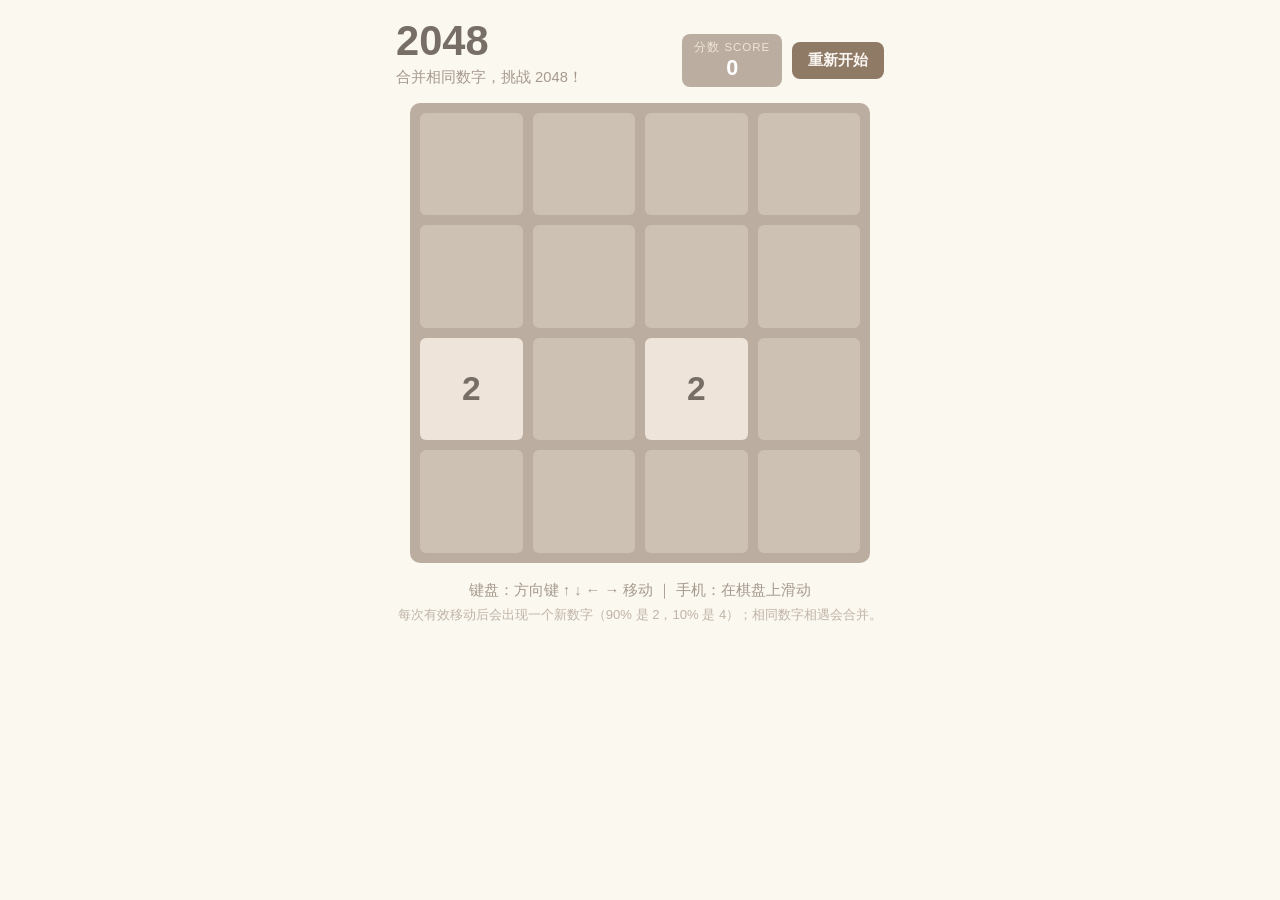
==== game2048/index.html @ fb36f37e "2048小游戏第一阶段" ====
<!DOCTYPE html>
<html lang="zh-CN">
<head>
<meta charset="UTF-8">
<meta name="viewport" content="width=device-width, initial-scale=1.0">
<title>2048 · 数字合并游戏</title>
<meta name="description" content="标准 4×4 2048 游戏，纯 HTML + CSS + JavaScript 单文件实现，支持键盘方向键与触屏滑动。">
<style>
  /* ============ 基础 ============ */
  * { box-sizing: border-box; }
  html, body { margin: 0; padding: 0; }
  body {
    font-family: -apple-system, BlinkMacSystemFont, "Segoe UI", "PingFang SC",
      "Hiragino Sans GB", "Microsoft YaHei", "Helvetica Neue", Arial, sans-serif;
    background: #faf8ef;
    color: #776e65;
    min-height: 100vh;
  }
  button { font-family: inherit; }

  .page {
    max-width: 520px;
    margin: 0 auto;
    padding: 20px 16px 32px;
  }

  /* ============ 顶部标题区 ============ */
  .top {
    display: flex;
    align-items: flex-end;
    justify-content: space-between;
    flex-wrap: wrap;
    gap: 12px;
    margin-bottom: 16px;
  }
  .title {
    margin: 0;
    font-size: 2.6rem;
    line-height: 1;
    font-weight: 800;
    color: #776e65;
  }
  .subtitle { margin: 6px 0 0; font-size: 0.92rem; color: #a69a8f; }

  .hud { display: flex; align-items: center; gap: 10px; }
  .score-box {
    min-width: 76px;
    text-align: center;
    background: #bbada0;
    border-radius: 8px;
    padding: 6px 12px;
    color: #eee4da;
  }
  .score-label { display: block; font-size: 0.72rem; letter-spacing: 0.08em; }
  .score-value { display: block; font-size: 1.35rem; font-weight: 700; color: #fff; line-height: 1.2; }

  .btn {
    border: none;
    border-radius: 8px;
    cursor: pointer;
    font-size: 0.95rem;
    font-weight: 700;
    padding: 8px 16px;
    color: #f9f6f2;
    background: #8f7a66;
    transition: background-color 0.15s ease, transform 0.15s ease;
  }
  .btn:hover { background: #9f8b77; transform: translateY(-1px); }
  .btn:active { transform: translateY(0); }
  .btn-ghost { background: #bbada0; }
  .btn-ghost:hover { background: #c8b9ab; }

  /* ============ 棋盘 ============ */
  .board-wrap { position: relative; }
  .board {
    display: grid;
    grid-template-columns: repeat(4, 1fr);
    gap: 10px;
    width: min(100%, 460px);
    margin: 0 auto;
    padding: 10px;
    background: #bbada0;
    border-radius: 10px;
    touch-action: none;   /* 避免触屏滑动与页面滚动冲突 */
    -webkit-user-select: none;
    user-select: none;
  }
  .cell {
    aspect-ratio: 1 / 1;
    display: flex;
    align-items: center;
    justify-content: center;
    border-radius: 6px;
    font-weight: 800;
    font-size: clamp(1.4rem, 7vw, 2.1rem);
    line-height: 1;
    background: #cdc1b4;
    color: #cdc1b4;
  }
  .cell.cell-lg { font-size: clamp(1rem, 5vw, 1.5rem); }

  /* ============ 状态遮罩 ============ */
  .overlay {
    position: absolute;
    inset: 0;
    z-index: 10;
    display: flex;
    align-items: center;
    justify-content: center;
    background: rgba(238, 228, 218, 0.72);
    border-radius: 10px;
    text-align: center;
  }
  .overlay[hidden] { display: none; }
  .overlay-box { padding: 12px; }
  .overlay-title { margin: 0 0 6px; font-size: 2rem; font-weight: 800; color: #776e65; }
  .overlay-text { margin: 0 0 18px; font-size: 1rem; color: #8a7d70; }
  .overlay-actions { display: flex; gap: 10px; justify-content: center; flex-wrap: wrap; }
  .overlay-actions button[hidden] { display: none; }

  /* ============ 提示 ============ */
  .hint { margin: 18px 0 0; text-align: center; font-size: 0.92rem; color: #a69a8f; }
  .hint-rule { margin: 6px 0 0; text-align: center; font-size: 0.82rem; color: #c0b4a8; }

  /* ============ 小屏适配 ============ */
  @media (max-width: 420px) {
    .page { padding: 14px 12px 24px; }
    .title { font-size: 2.1rem; }
    .board { gap: 8px; padding: 8px; border-radius: 8px; }
    .cell { border-radius: 4px; }
  }
</style>
</head>
<body>
<div class="page">

  <header class="top">
    <div>
      <h1 class="title">2048</h1>
      <p class="subtitle">合并相同数字，挑战 2048！</p>
    </div>
    <div class="hud">
      <div class="score-box" aria-label="当前分数">
        <span class="score-label">分数 SCORE</span>
        <span class="score-value" id="score">0</span>
      </div>
      <button class="btn" id="restart" type="button">重新开始</button>
    </div>
  </header>

  <div class="board-wrap">
    <div class="board" id="board" aria-label="2048 游戏棋盘"></div>
    <div class="overlay" id="overlay" hidden>
      <div class="overlay-box">
        <h2 class="overlay-title" id="overlay-title">游戏结束</h2>
        <p class="overlay-text" id="overlay-text"></p>
        <div class="overlay-actions">
          <button class="btn btn-ghost" id="btn-continue" type="button" hidden>继续挑战</button>
          <button class="btn" id="btn-restart-overlay" type="button">再来一局</button>
        </div>
      </div>
    </div>
  </div>

  <p class="hint">键盘：方向键 ↑ ↓ ← → 移动 ｜ 手机：在棋盘上滑动</p>
  <p class="hint-rule">每次有效移动后会出现一个新数字（90% 是 2，10% 是 4）；相同数字相遇会合并。</p>

</div>

<script>
(function () {
  'use strict';

  /* ============ 1. 常量与 DOM 引用 ============ */
  var SIZE = 4;
  var TARGET = 2048;
  var SWIPE_THRESHOLD = 24;

  var boardEl = document.getElementById('board');
  var scoreEl = document.getElementById('score');
  var overlayEl = document.getElementById('overlay');
  var overlayTitleEl = document.getElementById('overlay-title');
  var overlayTextEl = document.getElementById('overlay-text');
  var btnContinue = document.getElementById('btn-continue');
  var btnRestartTop = document.getElementById('restart');
  var btnRestartOverlay = document.getElementById('btn-restart-overlay');

  /* 经典 2048 方块配色：value -> {背景色, 文字色} */
  var TILE_COLORS = {
    0:    { bg: '#cdc1b4', fg: '#cdc1b4' },
    2:    { bg: '#eee4da', fg: '#776e65' },
    4:    { bg: '#ede0c8', fg: '#776e65' },
    8:    { bg: '#f2b179', fg: '#f9f6f2' },
    16:   { bg: '#f59563', fg: '#f9f6f2' },
    32:   { bg: '#f67c5f', fg: '#f9f6f2' },
    64:   { bg: '#f65e3b', fg: '#f9f6f2' },
    128:  { bg: '#edcf72', fg: '#f9f6f2' },
    256:  { bg: '#edcc61', fg: '#f9f6f2' },
    512:  { bg: '#edc850', fg: '#f9f6f2' },
    1024: { bg: '#edc53f', fg: '#f9f6f2' },
    2048: { bg: '#edc22e', fg: '#f9f6f2' }
  };
  function tileStyle(v) {
    return TILE_COLORS.hasOwnProperty(v) ? TILE_COLORS[v] : { bg: '#3c3a32', fg: '#f9f6f2' };
  }

  /* ============ 2. 游戏状态（唯一数据源，与 DOM 分离） ============ */
  var state = {
    grid: null,     // 4×4 二维数组，0 表示空格
    score: 0,
    status: 'playing' // 'playing' | 'won' | 'over'
  };
  var wonShown = false; // 2048 胜利提示只弹一次

  function emptyGrid() {
    var g = [];
    for (var r = 0; r < SIZE; r++) {
      var row = [];
      for (var c = 0; c < SIZE; c++) row.push(0);
      g.push(row);
    }
    return g;
  }

  /* ============ 3. 纯逻辑：单行滑动 + 合并 ============ */
  /**
   * 处理“朝索引 0 方向”的一行（长度为 4 的数组）。
   * 规则：先去零压缩 → 从左到右相邻相等合并一次（合并后跳过被合并格，禁止连锁）→ 末尾补零。
   * 返回 { line, gained, changed }。
   */
  function slideLine(line) {
    var tiles = [];
    for (var i = 0; i < line.length; i++) {
      if (line[i] !== 0) tiles.push(line[i]);
    }
    var out = [];
    var gained = 0;
    for (var j = 0; j < tiles.length; j++) {
      var cur = tiles[j];
      if (j + 1 < tiles.length && tiles[j + 1] === cur) {
        out.push(cur * 2);   // 合并到左侧
        gained += cur * 2;   // 分数 = 合并产生的值
        j++;                 // 跳过已合并的下一格（防止连锁合并）
      } else {
        out.push(cur);
      }
    }
    while (out.length < SIZE) out.push(0); // 末尾补零

    var changed = false;
    for (var k = 0; k < SIZE; k++) {
      if (out[k] !== line[k]) { changed = true; break; }
    }
    return { line: out, gained: gained, changed: changed };
  }

  /* ============ 4. 四个方向的抽取与写回 ============ */
  /* getLine：按方向取第 i 条“线”，统一整理成朝索引 0 滑动 */
  function getLine(dir, i) {
    var line = [];
    for (var k = 0; k < SIZE; k++) {
      if (dir === 'left')      line.push(state.grid[i][k]);          // 行：左→右
      else if (dir === 'right') line.push(state.grid[i][SIZE - 1 - k]); // 行反转：右→左
      else if (dir === 'up')   line.push(state.grid[k][i]);          // 列：上→下
      else if (dir === 'down') line.push(state.grid[SIZE - 1 - k][i]);  // 列反转：下→上
    }
    return line;
  }
  /* setLine：把滑动结果写回（与 getLine 的方向成镜像） */
  function setLine(dir, i, line) {
    for (var k = 0; k < SIZE; k++) {
      var val = line[k];
      if (dir === 'left')       state.grid[i][k] = val;
      else if (dir === 'right') state.grid[i][SIZE - 1 - k] = val;
      else if (dir === 'up')    state.grid[k][i] = val;
      else if (dir === 'down')  state.grid[SIZE - 1 - k][i] = val;
    }
  }

  /* ============ 5. 生成 / 胜利 / 结束判定 ============ */
  function spawnTile() {
    var empty = [];
    for (var r = 0; r < SIZE; r++) {
      for (var c = 0; c < SIZE; c++) {
        if (state.grid[r][c] === 0) empty.push([r, c]);
      }
    }
    if (empty.length === 0) return false;
    var pick = empty[Math.floor(Math.random() * empty.length)];
    state.grid[pick[0]][pick[1]] = Math.random() < 0.9 ? 2 : 4;
    return true;
  }

  function hasWon() {
    for (var r = 0; r < SIZE; r++) {
      for (var c = 0; c < SIZE; c++) {
        if (state.grid[r][c] >= TARGET) return true;
      }
    }
    return false;
  }

  function isGameOver() {
    for (var r = 0; r < SIZE; r++) {
      for (var c = 0; c < SIZE; c++) {
        if (state.grid[r][c] === 0) return false;          // 还有空格 → 未结束
        if (c + 1 < SIZE && state.grid[r][c] === state.grid[r][c + 1]) return false; // 行相邻可合并
        if (r + 1 < SIZE && state.grid[r][c] === state.grid[r + 1][c]) return false; // 列相邻可合并
      }
    }
    return true;
  }

  /* ============ 6. 移动 ============ */
  /**
   * 执行一次方向移动。只有“真的发生变化”才生成新数字、加分、更新状态。
   * 返回是否发生了有效移动。
   */
  function move(dir) {
    if (state.status !== 'playing') return false; // 结束/胜利弹窗期间不响应输入

    var moved = false;
    var gained = 0;
    for (var i = 0; i < SIZE; i++) {
      var res = slideLine(getLine(dir, i));
      if (res.changed) {
        moved = true;
        gained += res.gained;
        setLine(dir, i, res.line);
      }
    }

    if (!moved) return false; // 无效移动：不生成新数字

    state.score += gained;
    spawnTile();

    if (!wonShown && hasWon()) {
      wonShown = true;
      state.status = 'won';
    } else if (isGameOver()) {
      state.status = 'over';
    }
    render();
    return true;
  }

  /* ============ 7. 重开 / 继续 ============ */
  function newGame() {
    state.grid = emptyGrid();
    state.score = 0;
    state.status = 'playing';
    wonShown = false;
    spawnTile();
    spawnTile();
    render();
  }

  function continueGame() {
    state.status = 'playing';
    if (isGameOver()) state.status = 'over'; // 极少数：达成 2048 的同时已无可走
    render();
  }

  /* ============ 8. 渲染（只读 state，不反向读取 DOM） ============ */
  function render() {
    // 棋盘 16 格（行主序）
    boardEl.innerHTML = '';
    for (var r = 0; r < SIZE; r++) {
      for (var c = 0; c < SIZE; c++) {
        var v = state.grid[r][c];
        var cell = document.createElement('div');
        cell.className = 'cell';
        if (v !== 0) {
          cell.textContent = v;
          cell.setAttribute('data-value', v);
          if (v >= 1024) cell.className = 'cell cell-lg';
        }
        var style = tileStyle(v);
        cell.style.background = style.bg;
        cell.style.color = style.fg;
        boardEl.appendChild(cell);
      }
    }

    scoreEl.textContent = state.score;

    if (state.status === 'won') {
      overlayTitleEl.textContent = '你赢了！';
      overlayTextEl.textContent = '成功合成 ' + TARGET + '，太棒了！';
      btnContinue.hidden = false;
      overlayEl.hidden = false;
    } else if (state.status === 'over') {
      overlayTitleEl.textContent = '游戏结束';
      overlayTextEl.textContent = '没有可以移动或合并的方块了';
      btnContinue.hidden = true;
      overlayEl.hidden = false;
    } else {
      overlayEl.hidden = true;
    }
  }

  /* ============ 9. 事件绑定 ============ */
  // 键盘方向键
  var KEY_DIR = {
    ArrowUp: 'up',
    ArrowDown: 'down',
    ArrowLeft: 'left',
    ArrowRight: 'right'
  };
  window.addEventListener('keydown', function (e) {
    var dir = KEY_DIR[e.key];
    if (!dir) return;
    e.preventDefault(); // 阻止方向键滚动页面
    move(dir);
  });

  // 触屏滑动
  var touchStart = null;
  boardEl.addEventListener('touchstart', function (e) {
    var t = e.touches[0];
    touchStart = { x: t.clientX, y: t.clientY };
  }, { passive: true });

  boardEl.addEventListener('touchend', function (e) {
    if (!touchStart) return;
    var t = e.changedTouches[0];
    var dx = t.clientX - touchStart.x;
    var dy = t.clientY - touchStart.y;
    touchStart = null;
    if (Math.abs(dx) < SWIPE_THRESHOLD && Math.abs(dy) < SWIPE_THRESHOLD) return; // 低于阈值不移动
    if (Math.abs(dx) > Math.abs(dy)) {
      move(dx > 0 ? 'right' : 'left');
    } else {
      move(dy > 0 ? 'down' : 'up');
    }
  }, { passive: true });

  btnRestartTop.addEventListener('click', newGame);
  btnRestartOverlay.addEventListener('click', newGame);
  btnContinue.addEventListener('click', continueGame);

  /* ============ 10. 调试接口 ============ */
  window.__game = {
    state: state,
    move: move,
    newGame: newGame,
    slideLine: slideLine,
    isGameOver: isGameOver,
    hasWon: hasWon,
    render: render
  };

  /* ============ 11. 启动 ============ */
  newGame();
})();
</script>
</body>
</html>
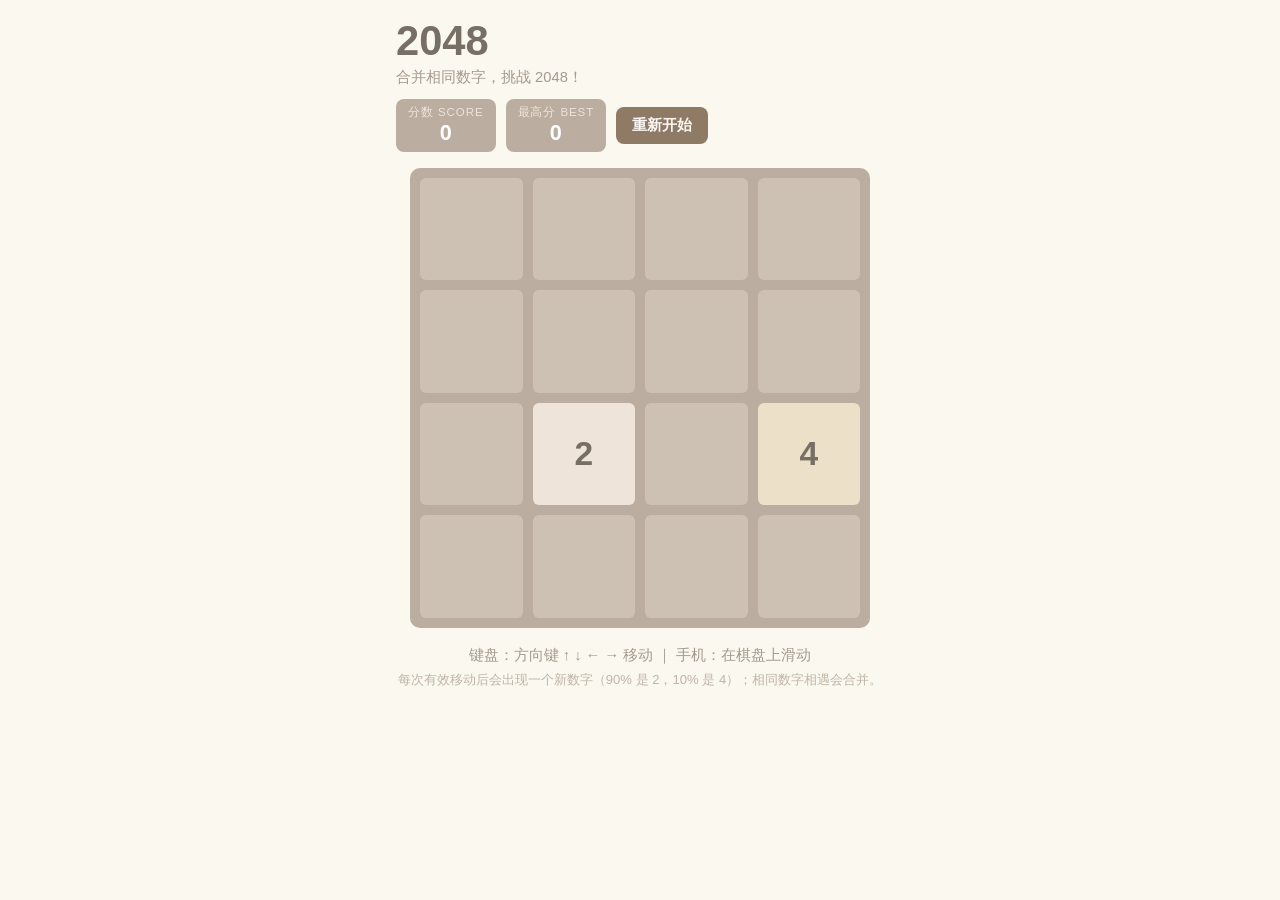
==== commit d1b453ed: "2048最高分功能加入" ====
--- a/game2048/index.html
+++ b/game2048/index.html
@@ -42,7 +42,7 @@
   }
   .subtitle { margin: 6px 0 0; font-size: 0.92rem; color: #a69a8f; }
 
-  .hud { display: flex; align-items: center; gap: 10px; }
+  .hud { display: flex; flex-wrap: wrap; align-items: center; justify-content: flex-end; gap: 10px; }
   .score-box {
     min-width: 76px;
     text-align: center;
@@ -144,6 +144,10 @@
         <span class="score-label">分数 SCORE</span>
         <span class="score-value" id="score">0</span>
       </div>
+      <div class="score-box" aria-label="历史最高分">
+        <span class="score-label">最高分 BEST</span>
+        <span class="score-value" id="best">0</span>
+      </div>
       <button class="btn" id="restart" type="button">重新开始</button>
     </div>
   </header>
@@ -178,6 +182,7 @@
 
   var boardEl = document.getElementById('board');
   var scoreEl = document.getElementById('score');
+  var bestEl = document.getElementById('best');
   var overlayEl = document.getElementById('overlay');
   var overlayTitleEl = document.getElementById('overlay-title');
   var overlayTextEl = document.getElementById('overlay-text');
@@ -211,6 +216,19 @@
     status: 'playing' // 'playing' | 'won' | 'over'
   };
   var wonShown = false; // 2048 胜利提示只弹一次
+
+  /* Best Score：localStorage 持久化，历史最高分 */
+  var BEST_KEY = '2048.bestScore';
+  function loadBestScore() {
+    try {
+      var n = parseInt(window.localStorage.getItem(BEST_KEY), 10);
+      return isFinite(n) && n > 0 ? n : 0;
+    } catch (e) { return 0; }
+  }
+  function saveBestScore(v) {
+    try { window.localStorage.setItem(BEST_KEY, String(v)); } catch (e) { /* 存储不可用时忽略 */ }
+  }
+  var bestScore = loadBestScore();
 
   function emptyGrid() {
     var g = [];
@@ -383,6 +401,11 @@
       }
     }
 
+    if (state.score > bestScore) {
+      bestScore = state.score;
+      saveBestScore(bestScore);
+    }
+    bestEl.textContent = bestScore;
     scoreEl.textContent = state.score;
 
     if (state.status === 'won') {
@@ -448,7 +471,8 @@
     slideLine: slideLine,
     isGameOver: isGameOver,
     hasWon: hasWon,
-    render: render
+    render: render,
+    getBestScore: function () { return bestScore; },
   };
 
   /* ============ 11. 启动 ============ */
@@ -456,4 +480,4 @@
 })();
 </script>
 </body>
-</html>+</html>
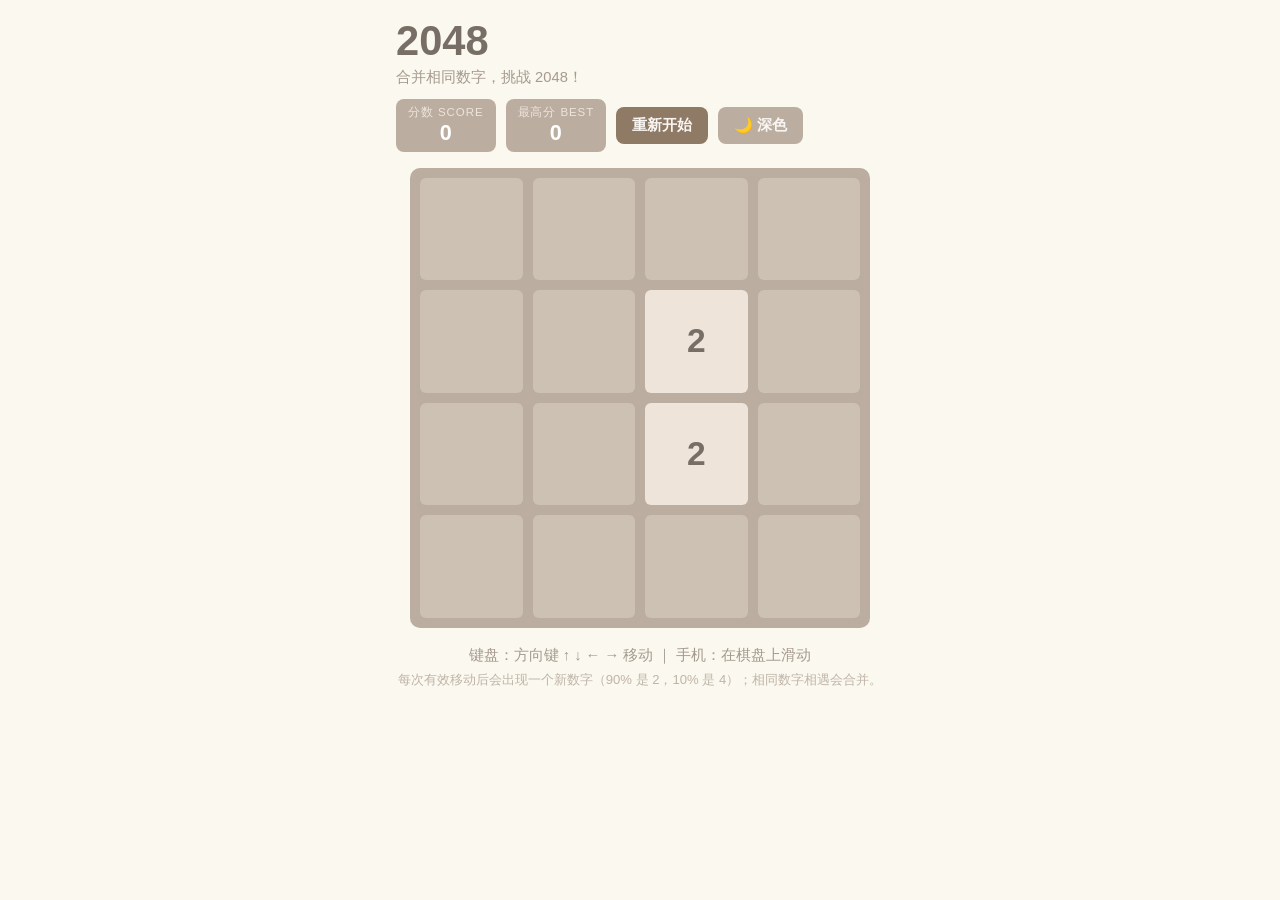
==== commit de83fc51: "2048主题切换加入" ====
--- a/game2048/index.html
+++ b/game2048/index.html
@@ -129,6 +129,24 @@
     .board { gap: 8px; padding: 8px; border-radius: 8px; }
     .cell { border-radius: 4px; }
   }
+
+  /* ============ 深色主题（默认浅色；<html data-theme="dark"> 时生效） ============ */
+  [data-theme='dark'] body { background: #20242a; color: #d8d3cb; }
+  [data-theme='dark'] .title { color: #ece6dd; }
+  [data-theme='dark'] .subtitle { color: #a9a49b; }
+  [data-theme='dark'] .board { background: #3a3e45; }
+  [data-theme='dark'] .cell { background: #4a4f57; color: #4a4f57; }
+  [data-theme='dark'] .score-box { background: #2c3037; }
+  [data-theme='dark'] .score-label { color: #c9c4bc; }
+  [data-theme='dark'] .btn { background: #4c5560; }
+  [data-theme='dark'] .btn:hover { background: #5b6571; }
+  [data-theme='dark'] .btn-ghost { background: #383c43; }
+  [data-theme='dark'] .btn-ghost:hover { background: #434850; }
+  [data-theme='dark'] .overlay { background: rgba(25, 28, 33, 0.78); }
+  [data-theme='dark'] .overlay-title { color: #ece6dd; }
+  [data-theme='dark'] .overlay-text { color: #b3aea6; }
+  [data-theme='dark'] .hint { color: #a9a49b; }
+  [data-theme='dark'] .hint-rule { color: #8f8a82; }
 </style>
 </head>
 <body>
@@ -149,6 +167,7 @@
         <span class="score-value" id="best">0</span>
       </div>
       <button class="btn" id="restart" type="button">重新开始</button>
+      <button class="btn btn-ghost" id="theme-toggle" type="button">🌙 深色</button>
     </div>
   </header>
 
@@ -189,6 +208,7 @@
   var btnContinue = document.getElementById('btn-continue');
   var btnRestartTop = document.getElementById('restart');
   var btnRestartOverlay = document.getElementById('btn-restart-overlay');
+  var themeBtn = document.getElementById('theme-toggle');
 
   /* 经典 2048 方块配色：value -> {背景色, 文字色} */
   var TILE_COLORS = {
@@ -230,6 +250,27 @@
   }
   var bestScore = loadBestScore();
 
+  /* ============ 主题切换（light/dark，localStorage 持久化） ============ */
+  var THEME_KEY = '2048.theme';
+  function loadTheme() {
+    try {
+      return window.localStorage.getItem(THEME_KEY) === 'dark' ? 'dark' : 'light';
+    } catch (e) { return 'light'; }
+  }
+  function saveTheme(t) {
+    try { window.localStorage.setItem(THEME_KEY, t); } catch (e) { /* 存储不可用时忽略 */ }
+  }
+  function applyTheme(t) {
+    document.documentElement.setAttribute('data-theme', t);
+    themeBtn.textContent = t === 'dark' ? '☀️ 浅色' : '🌙 深色';
+  }
+  function toggleTheme() {
+    var cur = document.documentElement.getAttribute('data-theme') === 'dark' ? 'dark' : 'light';
+    var next = cur === 'dark' ? 'light' : 'dark';
+    applyTheme(next);
+    saveTheme(next);
+  }
+
   function emptyGrid() {
     var g = [];
     for (var r = 0; r < SIZE; r++) {
@@ -393,10 +434,11 @@
           cell.textContent = v;
           cell.setAttribute('data-value', v);
           if (v >= 1024) cell.className = 'cell cell-lg';
+          var style = tileStyle(v);
+          cell.style.background = style.bg;
+          cell.style.color = style.fg;
         }
-        var style = tileStyle(v);
-        cell.style.background = style.bg;
-        cell.style.color = style.fg;
+        /* 空格不设内联颜色：背景由 CSS 主题控制，方块色阶不变 */
         boardEl.appendChild(cell);
       }
     }
@@ -462,6 +504,7 @@
   btnRestartTop.addEventListener('click', newGame);
   btnRestartOverlay.addEventListener('click', newGame);
   btnContinue.addEventListener('click', continueGame);
+  themeBtn.addEventListener('click', toggleTheme);
 
   /* ============ 10. 调试接口 ============ */
   window.__game = {
@@ -476,8 +519,9 @@
   };
 
   /* ============ 11. 启动 ============ */
+  applyTheme(loadTheme()); // 恢复上次主题（默认 light，localStorage 不可用时静默回退）
   newGame();
 })();
 </script>
 </body>
-</html>
+</html>
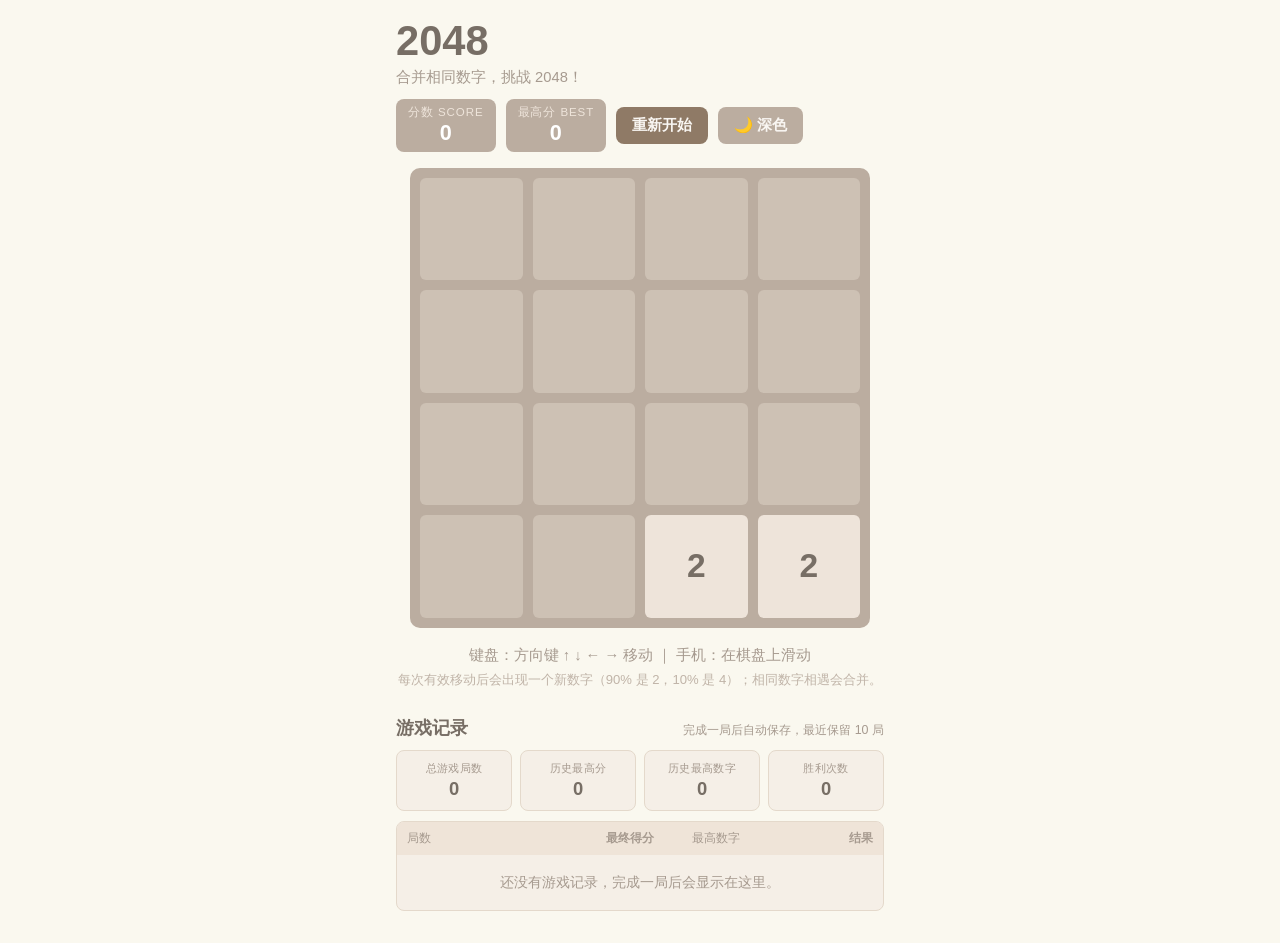
==== commit 186c9736: "2048历史记录加入" ====
--- a/game2048/index.html
+++ b/game2048/index.html
@@ -122,6 +122,73 @@
   .hint { margin: 18px 0 0; text-align: center; font-size: 0.92rem; color: #a69a8f; }
   .hint-rule { margin: 6px 0 0; text-align: center; font-size: 0.82rem; color: #c0b4a8; }
 
+  /* ============ 游戏记录 ============ */
+  .history { margin-top: 26px; }
+  .history-heading {
+    display: flex;
+    align-items: baseline;
+    justify-content: space-between;
+    flex-wrap: wrap;
+    gap: 4px 12px;
+    margin-bottom: 10px;
+  }
+  .history-title { margin: 0; font-size: 1.15rem; font-weight: 800; color: #776e65; }
+  .history-note { margin: 0; font-size: 0.78rem; color: #a69a8f; }
+  .history-stats {
+    display: grid;
+    grid-template-columns: repeat(2, minmax(0, 1fr));
+    gap: 8px;
+  }
+  .history-stat {
+    min-width: 0;
+    padding: 10px 8px;
+    text-align: center;
+    background: #f5efe7;
+    border: 1px solid #e4d9cb;
+    border-radius: 8px;
+  }
+  .history-stat-label { display: block; font-size: 0.7rem; color: #a69a8f; letter-spacing: 0.03em; }
+  .history-stat-value {
+    display: block;
+    margin-top: 2px;
+    font-size: 1.15rem;
+    font-weight: 800;
+    color: #776e65;
+    overflow-wrap: anywhere;
+  }
+  .history-panel {
+    margin-top: 10px;
+    overflow: hidden;
+    background: #f5efe7;
+    border: 1px solid #e4d9cb;
+    border-radius: 8px;
+  }
+  .history-head,
+  .history-row {
+    display: grid;
+    grid-template-columns: minmax(48px, 0.75fr) minmax(70px, 1.25fr) minmax(58px, 0.9fr) minmax(48px, 0.8fr);
+    gap: 8px;
+    align-items: center;
+    padding: 9px 10px;
+  }
+  .history-head { font-size: 0.72rem; color: #a69a8f; background: #efe4d8; }
+  .history-row { border-top: 1px solid #eadfd2; font-size: 0.88rem; color: #776e65; }
+  .history-game { font-weight: 700; white-space: nowrap; }
+  .history-score { text-align: right; font-weight: 700; white-space: nowrap; }
+  .history-tile { text-align: center; white-space: nowrap; }
+  .history-result { text-align: right; font-weight: 800; white-space: nowrap; }
+  .result-win { color: #2f7d4c; }
+  .result-loss { color: #b45f4b; }
+  .history-empty {
+    margin: 0;
+    padding: 18px 12px;
+    text-align: center;
+    color: #a69a8f;
+    font-size: 0.88rem;
+  }
+  @media (min-width: 480px) {
+    .history-stats { grid-template-columns: repeat(4, minmax(0, 1fr)); }
+  }
   /* ============ 小屏适配 ============ */
   @media (max-width: 420px) {
     .page { padding: 14px 12px 24px; }
@@ -146,6 +213,18 @@
   [data-theme='dark'] .overlay-title { color: #ece6dd; }
   [data-theme='dark'] .overlay-text { color: #b3aea6; }
   [data-theme='dark'] .hint { color: #a9a49b; }
+  [data-theme='dark'] .history-title,
+  [data-theme='dark'] .history-stat-value { color: #ece6dd; }
+  [data-theme='dark'] .history-note,
+  [data-theme='dark'] .history-stat-label,
+  [data-theme='dark'] .history-head,
+  [data-theme='dark'] .history-empty { color: #a9a49b; }
+  [data-theme='dark'] .history-stat,
+  [data-theme='dark'] .history-panel { background: #2c3037; border-color: #414750; }
+  [data-theme='dark'] .history-head { background: #353a42; }
+  [data-theme='dark'] .history-row { border-color: #414750; color: #d8d3cb; }
+  [data-theme='dark'] .result-win { color: #7fd39b; }
+  [data-theme='dark'] .result-loss { color: #e29480; }
   [data-theme='dark'] .hint-rule { color: #8f8a82; }
 </style>
 </head>
@@ -188,6 +267,40 @@
   <p class="hint">键盘：方向键 ↑ ↓ ← → 移动 ｜ 手机：在棋盘上滑动</p>
   <p class="hint-rule">每次有效移动后会出现一个新数字（90% 是 2，10% 是 4）；相同数字相遇会合并。</p>
 
+  <section class="history" aria-labelledby="history-title">
+    <div class="history-heading">
+      <h2 class="history-title" id="history-title">游戏记录</h2>
+      <p class="history-note">完成一局后自动保存，最近保留 10 局</p>
+    </div>
+    <div class="history-stats">
+      <div class="history-stat">
+        <span class="history-stat-label">总游戏局数</span>
+        <span class="history-stat-value" id="history-total">0</span>
+      </div>
+      <div class="history-stat">
+        <span class="history-stat-label">历史最高分</span>
+        <span class="history-stat-value" id="history-best">0</span>
+      </div>
+      <div class="history-stat">
+        <span class="history-stat-label">历史最高数字</span>
+        <span class="history-stat-value" id="history-max-tile">0</span>
+      </div>
+      <div class="history-stat">
+        <span class="history-stat-label">胜利次数</span>
+        <span class="history-stat-value" id="history-wins">0</span>
+      </div>
+    </div>
+    <div class="history-panel">
+      <div class="history-head" aria-hidden="true">
+        <span>局数</span>
+        <span class="history-score">最终得分</span>
+        <span class="history-tile">最高数字</span>
+        <span class="history-result">结果</span>
+      </div>
+      <div class="history-list" id="history-list" role="list"></div>
+    </div>
+  </section>
+
 </div>
 
 <script>
@@ -209,6 +322,11 @@
   var btnRestartTop = document.getElementById('restart');
   var btnRestartOverlay = document.getElementById('btn-restart-overlay');
   var themeBtn = document.getElementById('theme-toggle');
+  var historyTotalEl = document.getElementById('history-total');
+  var historyBestEl = document.getElementById('history-best');
+  var historyMaxTileEl = document.getElementById('history-max-tile');
+  var historyWinsEl = document.getElementById('history-wins');
+  var historyListEl = document.getElementById('history-list');
 
   /* 经典 2048 方块配色：value -> {背景色, 文字色} */
   var TILE_COLORS = {
@@ -236,6 +354,7 @@
     status: 'playing' // 'playing' | 'won' | 'over'
   };
   var wonShown = false; // 2048 胜利提示只弹一次
+  var recordedThisGame = false; // 防止同一局重复写入历史
 
   /* Best Score：localStorage 持久化，历史最高分 */
   var BEST_KEY = '2048.bestScore';
@@ -270,6 +389,170 @@
     applyTheme(next);
     saveTheme(next);
   }
+
+  /* ============ 2.1 多局游戏记录（仅终局写入，localStorage 持久化） ============ */
+  var HISTORY_KEY = '2048.gameHistory';
+  var HISTORY_LIMIT = 10;
+
+  function createEmptyHistory() {
+    return {
+      totalGames: 0,
+      bestScore: 0,
+      maxTile: 0,
+      wins: 0,
+      records: []
+    };
+  }
+
+  function toNonNegativeInt(value) {
+    var n = Number(value);
+    if (!isFinite(n) || n < 0) return 0;
+    return Math.floor(n);
+  }
+
+  function normalizeHistoryRecord(record) {
+    if (!record || typeof record !== 'object') return null;
+    if (record.result !== 'win' && record.result !== 'loss') return null;
+    var id = toNonNegativeInt(record.id);
+    if (id < 1) return null;
+    return {
+      id: id,
+      score: toNonNegativeInt(record.score),
+      maxTile: toNonNegativeInt(record.maxTile),
+      result: record.result
+    };
+  }
+
+  function normalizeGameHistory(data) {
+    var clean = createEmptyHistory();
+    if (!data || typeof data !== 'object') return clean;
+
+    clean.totalGames = toNonNegativeInt(data.totalGames);
+    clean.bestScore = toNonNegativeInt(data.bestScore);
+    clean.maxTile = toNonNegativeInt(data.maxTile);
+    clean.wins = toNonNegativeInt(data.wins);
+
+    if (Array.isArray(data.records)) {
+      for (var i = 0; i < data.records.length && clean.records.length < HISTORY_LIMIT; i++) {
+        var record = normalizeHistoryRecord(data.records[i]);
+        if (record) clean.records.push(record);
+      }
+    }
+
+    var recentWins = 0;
+    for (var j = 0; j < clean.records.length; j++) {
+      clean.totalGames = Math.max(clean.totalGames, clean.records[j].id);
+      clean.bestScore = Math.max(clean.bestScore, clean.records[j].score);
+      clean.maxTile = Math.max(clean.maxTile, clean.records[j].maxTile);
+      if (clean.records[j].result === 'win') recentWins++;
+    }
+    clean.totalGames = Math.max(clean.totalGames, clean.records.length);
+    clean.wins = Math.max(clean.wins, recentWins);
+    clean.wins = Math.min(clean.wins, clean.totalGames);
+    return clean;
+  }
+
+  function loadGameHistory() {
+    try {
+      var raw = window.localStorage.getItem(HISTORY_KEY);
+      return raw ? normalizeGameHistory(JSON.parse(raw)) : createEmptyHistory();
+    } catch (e) {
+      return createEmptyHistory(); // localStorage 不可用或数据损坏时静默回退
+    }
+  }
+
+  function saveGameHistory() {
+    try {
+      window.localStorage.setItem(HISTORY_KEY, JSON.stringify(gameHistory));
+    } catch (e) { /* 存储不可用时仍保留本次会话内记录 */ }
+  }
+
+  function getMaxTile() {
+    var max = 0;
+    for (var r = 0; r < SIZE; r++) {
+      for (var c = 0; c < SIZE; c++) {
+        if (state.grid[r][c] > max) max = state.grid[r][c];
+      }
+    }
+    return max;
+  }
+
+  function renderHistory() {
+    historyTotalEl.textContent = gameHistory.totalGames;
+    historyBestEl.textContent = gameHistory.bestScore;
+    historyMaxTileEl.textContent = gameHistory.maxTile;
+    historyWinsEl.textContent = gameHistory.wins;
+    historyListEl.innerHTML = '';
+
+    if (gameHistory.records.length === 0) {
+      var empty = document.createElement('p');
+      empty.className = 'history-empty';
+      empty.textContent = '还没有游戏记录，完成一局后会显示在这里。';
+      historyListEl.appendChild(empty);
+      return;
+    }
+
+    for (var i = 0; i < gameHistory.records.length; i++) {
+      var record = gameHistory.records[i];
+      var row = document.createElement('div');
+      row.className = 'history-row';
+      row.setAttribute('role', 'listitem');
+
+      var game = document.createElement('span');
+      game.className = 'history-game';
+      game.textContent = '第' + record.id + '局';
+
+      var score = document.createElement('span');
+      score.className = 'history-score';
+      score.textContent = record.score + ' 分';
+
+      var maxTile = document.createElement('span');
+      maxTile.className = 'history-tile';
+      maxTile.textContent = record.maxTile;
+
+      var result = document.createElement('span');
+      result.className = 'history-result ' +
+        (record.result === 'win' ? 'result-win' : 'result-loss');
+      result.textContent = record.result === 'win' ? '胜利' : '失败';
+
+      row.appendChild(game);
+      row.appendChild(score);
+      row.appendChild(maxTile);
+      row.appendChild(result);
+      historyListEl.appendChild(row);
+    }
+  }
+
+  function recordGameIfNeeded() {
+    if (recordedThisGame) return false;
+    if (state.status !== 'over' && state.status !== 'won') return false;
+
+    var maxTile = getMaxTile();
+    var result = (wonShown || maxTile >= TARGET) ? 'win' : 'loss';
+    var id = gameHistory.totalGames + 1;
+
+    gameHistory.totalGames = id;
+    gameHistory.bestScore = Math.max(gameHistory.bestScore, state.score);
+    gameHistory.maxTile = Math.max(gameHistory.maxTile, maxTile);
+    if (result === 'win') gameHistory.wins++;
+
+    gameHistory.records.unshift({
+      id: id,
+      score: state.score,
+      maxTile: maxTile,
+      result: result
+    });
+    if (gameHistory.records.length > HISTORY_LIMIT) {
+      gameHistory.records.length = HISTORY_LIMIT;
+    }
+
+    recordedThisGame = true; // 先锁定，避免保存或渲染期间再次进入记录
+    saveGameHistory();
+    renderHistory();
+    return true;
+  }
+
+  var gameHistory = loadGameHistory();
 
   function emptyGrid() {
     var g = [];
@@ -399,6 +682,7 @@
       state.status = 'won';
     } else if (isGameOver()) {
       state.status = 'over';
+      recordGameIfNeeded();
     }
     render();
     return true;
@@ -406,10 +690,14 @@
 
   /* ============ 7. 重开 / 继续 ============ */
   function newGame() {
+    if (state.status === 'over' || state.status === 'won') {
+      recordGameIfNeeded(); // 重开时补记已结束的终局；进行中的对局不记录
+    }
     state.grid = emptyGrid();
     state.score = 0;
     state.status = 'playing';
     wonShown = false;
+    recordedThisGame = false;
     spawnTile();
     spawnTile();
     render();
@@ -417,7 +705,10 @@
 
   function continueGame() {
     state.status = 'playing';
-    if (isGameOver()) state.status = 'over'; // 极少数：达成 2048 的同时已无可走
+    if (isGameOver()) {
+      state.status = 'over'; // 极少数：达成 2048 的同时已无可走
+      recordGameIfNeeded();
+    }
     render();
   }
 
@@ -520,6 +811,7 @@
 
   /* ============ 11. 启动 ============ */
   applyTheme(loadTheme()); // 恢复上次主题（默认 light，localStorage 不可用时静默回退）
+  renderHistory();
   newGame();
 })();
 </script>
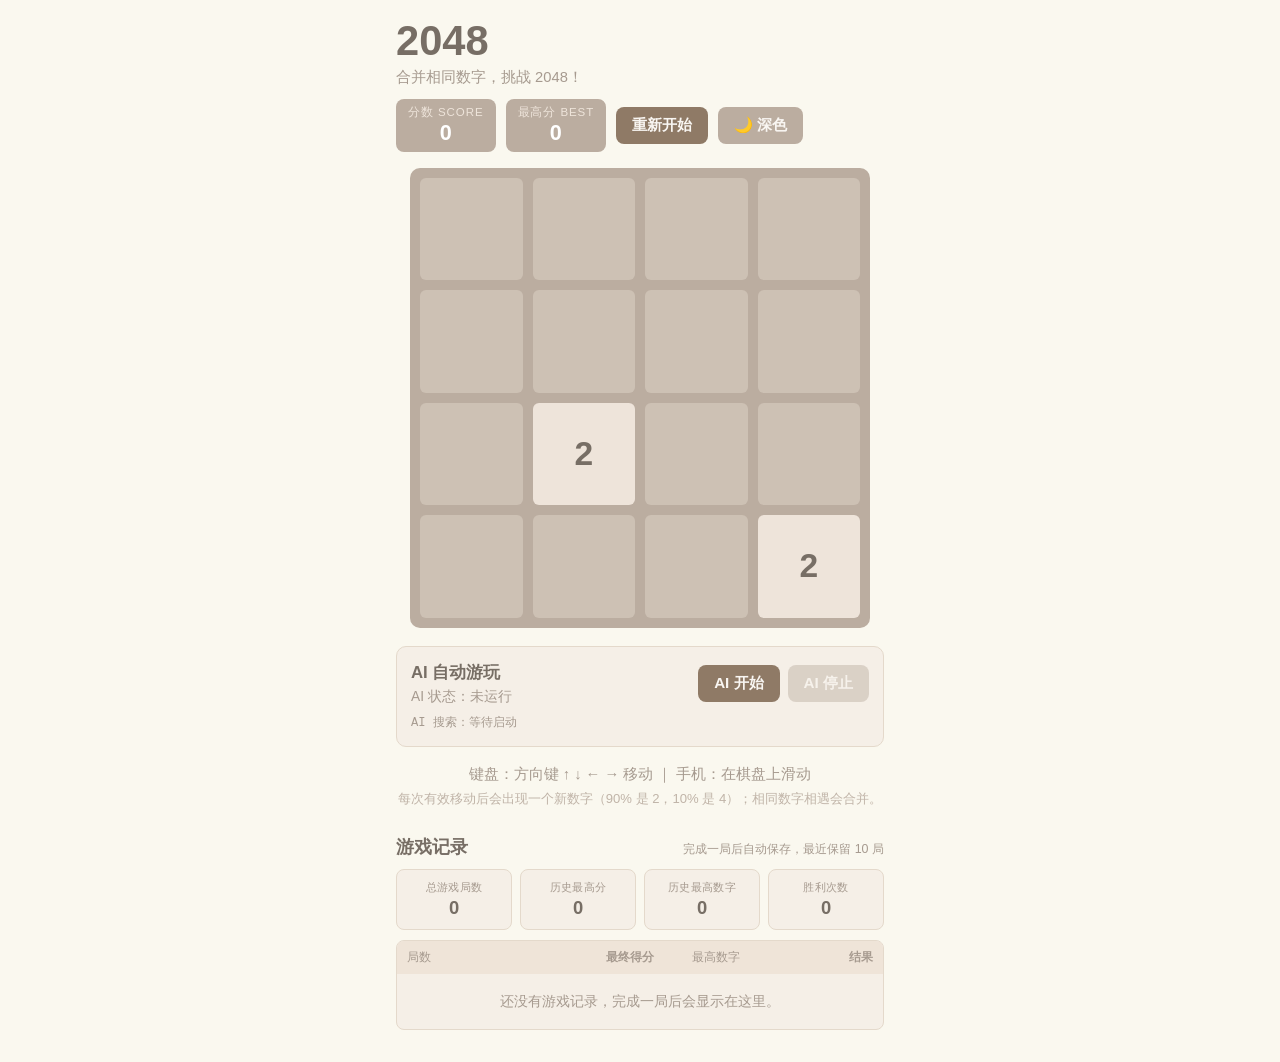
==== commit 769ad61f: "2048最终版" ====
--- a/game2048/index.html
+++ b/game2048/index.html
@@ -121,6 +121,42 @@
   /* ============ 提示 ============ */
   .hint { margin: 18px 0 0; text-align: center; font-size: 0.92rem; color: #a69a8f; }
   .hint-rule { margin: 6px 0 0; text-align: center; font-size: 0.82rem; color: #c0b4a8; }
+
+  /* ============ AI 自动游玩控制栏 ============ */
+  .ai-panel {
+    margin-top: 18px;
+    padding: 14px;
+    background: #f5efe7;
+    border: 1px solid #e4d9cb;
+    border-radius: 10px;
+  }
+  .ai-panel-main {
+    display: flex;
+    align-items: center;
+    justify-content: space-between;
+    flex-wrap: wrap;
+    gap: 10px;
+  }
+  .ai-title { margin: 0; font-size: 1.05rem; font-weight: 800; color: #776e65; }
+  .ai-status { margin: 4px 0 0; font-size: 0.86rem; color: #a69a8f; }
+  .ai-status[data-state='running'] { color: #2f7d4c; font-weight: 700; }
+  .ai-status[data-state='won'] { color: #a77a00; font-weight: 700; }
+  .ai-status[data-state='over'],
+  .ai-status[data-state='no-move'] { color: #b45f4b; font-weight: 700; }
+  .ai-actions { display: flex; flex-wrap: wrap; gap: 8px; }
+  .ai-actions .btn:disabled {
+    cursor: not-allowed;
+    opacity: 0.45;
+    transform: none;
+  }
+  .ai-search {
+    margin: 9px 0 0;
+    font-family: ui-monospace, SFMono-Regular, Consolas, "Liberation Mono", monospace;
+    font-size: 0.76rem;
+    line-height: 1.45;
+    color: #a69a8f;
+    overflow-wrap: anywhere;
+  }
 
   /* ============ 游戏记录 ============ */
   .history { margin-top: 26px; }
@@ -226,6 +262,14 @@
   [data-theme='dark'] .result-win { color: #7fd39b; }
   [data-theme='dark'] .result-loss { color: #e29480; }
   [data-theme='dark'] .hint-rule { color: #8f8a82; }
+  [data-theme='dark'] .ai-panel { background: #2c3037; border-color: #414750; }
+  [data-theme='dark'] .ai-title { color: #ece6dd; }
+  [data-theme='dark'] .ai-status,
+  [data-theme='dark'] .ai-search { color: #a9a49b; }
+  [data-theme='dark'] .ai-status[data-state='running'] { color: #7fd39b; }
+  [data-theme='dark'] .ai-status[data-state='won'] { color: #e5c15d; }
+  [data-theme='dark'] .ai-status[data-state='over'],
+  [data-theme='dark'] .ai-status[data-state='no-move'] { color: #e29480; }
 </style>
 </head>
 <body>
@@ -263,6 +307,20 @@
       </div>
     </div>
   </div>
+
+  <section class="ai-panel" aria-labelledby="ai-title">
+    <div class="ai-panel-main">
+      <div>
+        <h2 class="ai-title" id="ai-title">AI 自动游玩</h2>
+        <p class="ai-status" id="ai-status" data-state="idle">AI 状态：未运行</p>
+      </div>
+      <div class="ai-actions">
+        <button class="btn" id="ai-start" type="button">AI 开始</button>
+        <button class="btn btn-ghost" id="ai-stop" type="button" disabled>AI 停止</button>
+      </div>
+    </div>
+    <p class="ai-search" id="ai-search">AI 搜索：等待启动</p>
+  </section>
 
   <p class="hint">键盘：方向键 ↑ ↓ ← → 移动 ｜ 手机：在棋盘上滑动</p>
   <p class="hint-rule">每次有效移动后会出现一个新数字（90% 是 2，10% 是 4）；相同数字相遇会合并。</p>
@@ -322,6 +380,10 @@
   var btnRestartTop = document.getElementById('restart');
   var btnRestartOverlay = document.getElementById('btn-restart-overlay');
   var themeBtn = document.getElementById('theme-toggle');
+  var aiStartBtn = document.getElementById('ai-start');
+  var aiStopBtn = document.getElementById('ai-stop');
+  var aiStatusEl = document.getElementById('ai-status');
+  var aiSearchEl = document.getElementById('ai-search');
   var historyTotalEl = document.getElementById('history-total');
   var historyBestEl = document.getElementById('history-best');
   var historyMaxTileEl = document.getElementById('history-max-tile');
@@ -598,24 +660,26 @@
 
   /* ============ 4. 四个方向的抽取与写回 ============ */
   /* getLine：按方向取第 i 条“线”，统一整理成朝索引 0 滑动 */
-  function getLine(dir, i) {
+  function getLine(dir, i, board) {
+    var source = board || state.grid;
     var line = [];
     for (var k = 0; k < SIZE; k++) {
-      if (dir === 'left')      line.push(state.grid[i][k]);          // 行：左→右
-      else if (dir === 'right') line.push(state.grid[i][SIZE - 1 - k]); // 行反转：右→左
-      else if (dir === 'up')   line.push(state.grid[k][i]);          // 列：上→下
-      else if (dir === 'down') line.push(state.grid[SIZE - 1 - k][i]);  // 列反转：下→上
+      if (dir === 'left')      line.push(source[i][k]);          // 行：左→右
+      else if (dir === 'right') line.push(source[i][SIZE - 1 - k]); // 行反转：右→左
+      else if (dir === 'up')   line.push(source[k][i]);          // 列：上→下
+      else if (dir === 'down') line.push(source[SIZE - 1 - k][i]);  // 列反转：下→上
     }
     return line;
   }
   /* setLine：把滑动结果写回（与 getLine 的方向成镜像） */
-  function setLine(dir, i, line) {
+  function setLine(dir, i, line, board) {
+    var target = board || state.grid;
     for (var k = 0; k < SIZE; k++) {
       var val = line[k];
-      if (dir === 'left')       state.grid[i][k] = val;
-      else if (dir === 'right') state.grid[i][SIZE - 1 - k] = val;
-      else if (dir === 'up')    state.grid[k][i] = val;
-      else if (dir === 'down')  state.grid[SIZE - 1 - k][i] = val;
+      if (dir === 'left')       target[i][k] = val;
+      else if (dir === 'right') target[i][SIZE - 1 - k] = val;
+      else if (dir === 'up')    target[k][i] = val;
+      else if (dir === 'down')  target[SIZE - 1 - k][i] = val;
     }
   }
 
@@ -688,8 +752,404 @@
     return true;
   }
 
+  /* ============ 6.1 Expectimax AI 核心搜索（只读搜索，不控制真实游戏） ============ */
+  var AI_DEPTH = 3;
+  var AI_DIRECTIONS = ['up', 'down', 'left', 'right'];
+  var AI_CORNER_ROW = SIZE - 1; // 固定右下角作为最大数字目标位置
+  var AI_CORNER_COL = SIZE - 1;
+  /* 从左上角沿蛇形路径到右下角的权重，与右下角策略保持一致 */
+  var AI_SNAKE_WEIGHTS = [
+    [0, 1, 2, 3],
+    [7, 6, 5, 4],
+    [8, 9, 10, 11],
+    [15, 14, 13, 12]
+  ];
+  var aiNodes = 0;
+
+  function cloneBoard(board) {
+    var copy = [];
+    for (var r = 0; r < SIZE; r++) copy.push(board[r].slice());
+    return copy;
+  }
+
+  function log2Tile(value) {
+    return value > 0 ? Math.log(value) / Math.LN2 : 0;
+  }
+
+  function isValidDirection(dir) {
+    return AI_DIRECTIONS.indexOf(dir) !== -1;
+  }
+
+  /**
+   * 在棋盘副本上模拟一次移动。纯函数，不生成随机方块，也不触碰真实 state。
+   * 返回 { board, changed, gained }，其中 gained 为本次合并得分。
+   */
+  function simulateMove(board, dir) {
+    var source = board || state.grid;
+    var next = cloneBoard(source);
+    if (!isValidDirection(dir)) {
+      return { board: next, changed: false, gained: 0 };
+    }
+
+    var changed = false;
+    var gained = 0;
+    for (var i = 0; i < SIZE; i++) {
+      var res = slideLine(getLine(dir, i, next));
+      if (res.changed) {
+        changed = true;
+        gained += res.gained;
+        setLine(dir, i, res.line, next);
+      }
+    }
+    return { board: next, changed: changed, gained: gained };
+  }
+
+  function getEmptyCells(board) {
+    var empty = [];
+    for (var r = 0; r < SIZE; r++) {
+      for (var c = 0; c < SIZE; c++) {
+        if (board[r][c] === 0) empty.push([r, c]);
+      }
+    }
+    return empty;
+  }
+
+  function isBoardGameOver(board) {
+    for (var r = 0; r < SIZE; r++) {
+      for (var c = 0; c < SIZE; c++) {
+        if (board[r][c] === 0) return false;
+        if (c + 1 < SIZE && board[r][c] === board[r][c + 1]) return false;
+        if (r + 1 < SIZE && board[r][c] === board[r + 1][c]) return false;
+      }
+    }
+    return true;
+  }
+
+  function getBoardMax(board) {
+    var maxTile = 0;
+    for (var r = 0; r < SIZE; r++) {
+      for (var c = 0; c < SIZE; c++) {
+        if (board[r][c] > maxTile) maxTile = board[r][c];
+      }
+    }
+    return maxTile;
+  }
+
+  function lineMonotonicity(line) {
+    var increasePenalty = 0;
+    var decreasePenalty = 0;
+    var previous = null;
+    for (var i = 0; i < line.length; i++) {
+      if (line[i] === 0) continue;
+      var current = log2Tile(line[i]);
+      if (previous !== null) {
+        var diff = current - previous;
+        if (diff > 0) increasePenalty -= diff;
+        else if (diff < 0) decreasePenalty += diff;
+      }
+      previous = current;
+    }
+    return Math.max(increasePenalty, decreasePenalty);
+  }
+
+  /**
+   * 棋盘启发式评分。分数越高越好，重点考虑空格和单调性，其次为固定右下角、
+   * 蛇形分布、平滑度与合并潜力，直接合并收益只占较小权重。
+   */
+  function evaluateBoard(board) {
+    var source = board || state.grid;
+    var emptyCells = getEmptyCells(source);
+    var monotonicity = 0;
+    var smoothness = 0;
+    var mergePotential = 0;
+    var directMergeScore = 0;
+    var cornerStrategy = 0;
+    var snakeError = 0;
+    var snakeTiles = 0;
+    var maxTile = getBoardMax(source);
+    var maxExponent = log2Tile(maxTile);
+    var maxRow = -1;
+    var maxCol = -1;
+
+    for (var r = 0; r < SIZE; r++) {
+      monotonicity += lineMonotonicity(source[r]);
+      var col = [];
+      for (var cr = 0; cr < SIZE; cr++) col.push(source[cr][r]);
+      monotonicity += lineMonotonicity(col);
+
+      for (var c = 0; c < SIZE; c++) {
+        var value = source[r][c];
+        if (value === 0) continue;
+        var currentExponent = log2Tile(value);
+        var distanceToCorner = Math.abs(r - AI_CORNER_ROW) + Math.abs(c - AI_CORNER_COL);
+        var cornerRatio = 1 - distanceToCorner / (2 * (SIZE - 1));
+        cornerStrategy += currentExponent * cornerRatio;
+
+        var targetExponent = maxExponent * AI_SNAKE_WEIGHTS[r][c] / AI_SNAKE_WEIGHTS[AI_CORNER_ROW][AI_CORNER_COL];
+        snakeError += Math.abs(currentExponent - targetExponent);
+        snakeTiles++;
+
+        if (value === maxTile) {
+          if (maxRow === -1 || (r === AI_CORNER_ROW && c === AI_CORNER_COL)) {
+            maxRow = r;
+            maxCol = c;
+          }
+        }
+        if (c + 1 < SIZE && source[r][c + 1] !== 0) {
+          smoothness -= Math.abs(currentExponent - log2Tile(source[r][c + 1]));
+          if (value === source[r][c + 1]) {
+            mergePotential += currentExponent;
+            directMergeScore += value;
+          }
+        }
+        if (r + 1 < SIZE && source[r + 1][c] !== 0) {
+          smoothness -= Math.abs(currentExponent - log2Tile(source[r + 1][c]));
+          if (value === source[r + 1][c]) {
+            mergePotential += currentExponent;
+            directMergeScore += value;
+          }
+        }
+      }
+    }
+
+    if (maxRow === -1) {
+      maxRow = AI_CORNER_ROW;
+      maxCol = AI_CORNER_COL;
+    }
+    var maxDistance = Math.abs(maxRow - AI_CORNER_ROW) + Math.abs(maxCol - AI_CORNER_COL);
+    var maxCornerRatio = 1 - maxDistance / (2 * (SIZE - 1));
+    var maxPositionScore = maxExponent * maxCornerRatio;
+    var snakeScore = snakeTiles > 0 ? -snakeError : 0;
+
+    return emptyCells.length * 250
+      + monotonicity * 45
+      + maxPositionScore * 80
+      + cornerStrategy * 12
+      + smoothness * 18
+      + snakeScore * 30
+      + mergePotential * 15
+      + (Math.log(directMergeScore + 1) / Math.LN2) * 8;
+  }
+
+  /**
+   * Expectimax 递归搜索。
+   * max 节点：枚举四个方向的合法移动并取最大值。
+   * chance 节点：平均枚举每个空格，再分别计算生成 2（0.9）和 4（0.1）的期望值。
+   */
+  function expectimax(board, depth, nodeType) {
+    aiNodes++;
+    var source = board || state.grid;
+    var remaining = Math.max(0, Math.floor(Number(depth) || 0));
+    var type = String(nodeType || 'max').toLowerCase();
+
+    if (remaining === 0) return evaluateBoard(source);
+
+    if (type === 'max') {
+      var bestValue = -Infinity;
+      var hasLegalMove = false;
+      for (var i = 0; i < AI_DIRECTIONS.length; i++) {
+        var sim = simulateMove(source, AI_DIRECTIONS[i]);
+        if (!sim.changed) continue;
+        hasLegalMove = true;
+        var value = expectimax(sim.board, remaining - 1, 'chance');
+        if (value > bestValue) bestValue = value;
+      }
+      return hasLegalMove ? bestValue : evaluateBoard(source);
+    }
+
+    if (type === 'chance') {
+      var empty = getEmptyCells(source);
+      if (empty.length === 0) return evaluateBoard(source);
+
+      var total = 0;
+      var cellProbability = 1 / empty.length;
+      for (var e = 0; e < empty.length; e++) {
+        var row = empty[e][0];
+        var col = empty[e][1];
+
+        var boardWith2 = cloneBoard(source);
+        boardWith2[row][col] = 2;
+        total += cellProbability * 0.9 * expectimax(boardWith2, remaining - 1, 'max');
+
+        var boardWith4 = cloneBoard(source);
+        boardWith4[row][col] = 4;
+        total += cellProbability * 0.1 * expectimax(boardWith4, remaining - 1, 'max');
+      }
+      return total;
+    }
+
+    return evaluateBoard(source);
+  }
+
+  /**
+   * 返回当前棋盘的最佳方向及搜索统计。搜索不会生成真实方块或修改真实 state。
+   */
+  function getBestMove(board) {
+    var source = board || state.grid;
+    var started = window.performance && window.performance.now
+      ? window.performance.now()
+      : Date.now();
+    aiNodes = 0;
+    aiNodes++; // 根 MAX 节点
+
+    var bestMove = null;
+    var bestValue = -Infinity;
+    for (var i = 0; i < AI_DIRECTIONS.length; i++) {
+      var dir = AI_DIRECTIONS[i];
+      var sim = simulateMove(source, dir);
+      if (!sim.changed) continue;
+      var value = expectimax(sim.board, AI_DEPTH - 1, 'chance');
+      if (bestMove === null || value > bestValue) {
+        bestMove = dir;
+        bestValue = value;
+      }
+    }
+
+    if (bestMove === null) bestValue = evaluateBoard(source);
+
+    var ended = window.performance && window.performance.now
+      ? window.performance.now()
+      : Date.now();
+    return {
+      move: bestMove,
+      value: bestValue,
+      depth: AI_DEPTH,
+      nodes: aiNodes,
+      elapsed: ended - started
+    };
+  }
+
+  /* ============ 6.2 AI 自动驾驶控制器（只调用真实 move，不直接改写游戏状态） ============ */
+  var AI_DELAY = 120;
+  var AI_DIRECTION_TEXT = {
+    up: '上',
+    down: '下',
+    left: '左',
+    right: '右'
+  };
+  var aiController = {
+    active: false,
+    timerId: null,
+    generation: 0,
+    config: { delay: AI_DELAY },
+    lastResult: null
+  };
+
+  function setAIStatus(stateKey, text) {
+    aiStatusEl.setAttribute('data-state', stateKey);
+    aiStatusEl.textContent = text;
+  }
+
+  function updateAIControls() {
+    var canStart = state.status === 'playing' && !aiController.active;
+    aiStartBtn.disabled = !canStart;
+    aiStopBtn.disabled = !aiController.active;
+  }
+
+  function updateAISearchInfo(result) {
+    aiController.lastResult = result || null;
+    if (!result || !result.move) {
+      aiSearchEl.textContent = 'AI 搜索：没有合法移动';
+      return;
+    }
+
+    var direction = AI_DIRECTION_TEXT[result.move] || result.move;
+    var elapsed = Number(result.elapsed) || 0;
+    elapsed = elapsed < 10 ? Math.round(elapsed * 10) / 10 : Math.round(elapsed);
+    aiSearchEl.textContent = 'AI 搜索：方向：' + direction +
+      ' ｜ 深度：' + result.depth +
+      ' ｜ 节点：' + result.nodes +
+      ' ｜ 耗时：' + elapsed + ' ms';
+  }
+
+  /**
+   * 停止 AI，并用 generation token 让已经排队的旧任务失效。
+   * stateKey/text 用于区分用户停止与自动结束状态。
+   */
+  function stopAI(stateKey, text) {
+    if (typeof stateKey !== 'string') {
+      stateKey = null;
+      text = '';
+    }
+    var wasActive = aiController.active || aiController.timerId !== null;
+    aiController.active = false;
+    if (aiController.timerId !== null) {
+      clearTimeout(aiController.timerId);
+      aiController.timerId = null;
+    }
+    aiController.generation++;
+
+    if (stateKey) {
+      setAIStatus(stateKey, text || '');
+    } else if (wasActive) {
+      setAIStatus('idle', 'AI 状态：已停止');
+    }
+    updateAIControls();
+  }
+
+  /**
+   * 执行一步 AI：搜索 → 调用真实 move() → 根据真实状态决定是否继续。
+   * 每一步只安排一个 setTimeout，避免固定 interval 与递归搜索并发。
+   */
+  function aiStep(generation) {
+    if (!aiController.active || generation !== aiController.generation) return;
+    if (state.status !== 'playing') {
+      if (state.status === 'won') stopAI('won', 'AI 状态：已达到 2048');
+      else if (state.status === 'over') stopAI('over', 'AI 状态：游戏结束');
+      else stopAI();
+      return;
+    }
+
+    var result = getBestMove(state.grid);
+    if (!aiController.active || generation !== aiController.generation) return;
+    updateAISearchInfo(result);
+
+    if (!result || !result.move) {
+      stopAI('no-move', 'AI 状态：没有合法移动');
+      return;
+    }
+
+    var moved = move(result.move);
+    if (!aiController.active || generation !== aiController.generation) return;
+
+    if (!moved) {
+      stopAI('idle', 'AI 状态：已停止');
+      return;
+    }
+    if (state.status === 'won') {
+      stopAI('won', 'AI 状态：已达到 2048');
+      return;
+    }
+    if (state.status === 'over') {
+      stopAI('over', 'AI 状态：游戏结束');
+      return;
+    }
+
+    aiController.timerId = window.setTimeout(function () {
+      aiController.timerId = null;
+      aiStep(generation);
+    }, aiController.config.delay);
+  }
+
+  function startAI() {
+    if (aiController.active) return;
+    if (state.status !== 'playing') {
+      updateAIControls();
+      return;
+    }
+
+    aiController.active = true;
+    aiController.generation++;
+    var generation = aiController.generation;
+    aiController.lastResult = null;
+    setAIStatus('running', 'AI 状态：运行中');
+    updateAIControls();
+    aiStep(generation);
+  }
+
   /* ============ 7. 重开 / 继续 ============ */
   function newGame() {
+    stopAI();
     if (state.status === 'over' || state.status === 'won') {
       recordGameIfNeeded(); // 重开时补记已结束的终局；进行中的对局不记录
     }
@@ -700,6 +1160,8 @@
     recordedThisGame = false;
     spawnTile();
     spawnTile();
+    setAIStatus('idle', 'AI 状态：未运行');
+    aiSearchEl.textContent = 'AI 搜索：等待启动';
     render();
   }
 
@@ -740,6 +1202,7 @@
     }
     bestEl.textContent = bestScore;
     scoreEl.textContent = state.score;
+    updateAIControls();
 
     if (state.status === 'won') {
       overlayTitleEl.textContent = '你赢了！';
@@ -768,6 +1231,7 @@
     var dir = KEY_DIR[e.key];
     if (!dir) return;
     e.preventDefault(); // 阻止方向键滚动页面
+    stopAI();
     move(dir);
   });
 
@@ -785,6 +1249,7 @@
     var dy = t.clientY - touchStart.y;
     touchStart = null;
     if (Math.abs(dx) < SWIPE_THRESHOLD && Math.abs(dy) < SWIPE_THRESHOLD) return; // 低于阈值不移动
+    stopAI();
     if (Math.abs(dx) > Math.abs(dy)) {
       move(dx > 0 ? 'right' : 'left');
     } else {
@@ -796,6 +1261,8 @@
   btnRestartOverlay.addEventListener('click', newGame);
   btnContinue.addEventListener('click', continueGame);
   themeBtn.addEventListener('click', toggleTheme);
+  aiStartBtn.addEventListener('click', startAI);
+  aiStopBtn.addEventListener('click', function () { stopAI(); });
 
   /* ============ 10. 调试接口 ============ */
   window.__game = {
@@ -807,6 +1274,17 @@
     hasWon: hasWon,
     render: render,
     getBestScore: function () { return bestScore; },
+    ai: {
+      getBestMove: getBestMove,
+      evaluateBoard: evaluateBoard,
+      expectimax: expectimax,
+      simulateMove: simulateMove,
+      cloneBoard: cloneBoard,
+      isBoardGameOver: isBoardGameOver,
+      startAI: startAI,
+      stopAI: stopAI,
+      controller: aiController
+    }
   };
 
   /* ============ 11. 启动 ============ */
@@ -816,4 +1294,4 @@
 })();
 </script>
 </body>
-</html>+</html>
